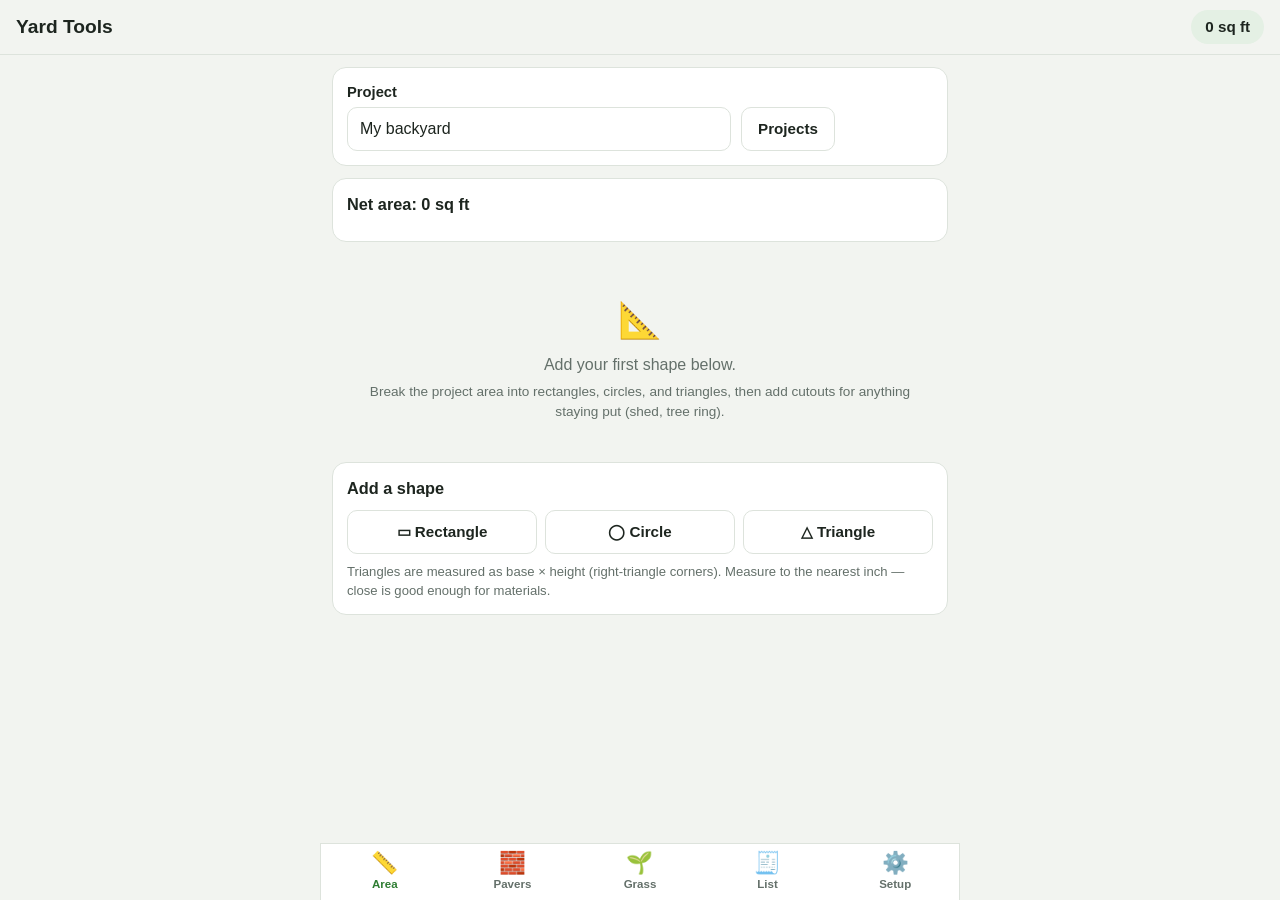
==== index.html @ fbca4437 "Yard Tools v1: paver and grass materials calculator PWA Composite-area calculator (rect/circle/trian" ====
<!DOCTYPE html>
<html lang="en">
<head>
  <meta charset="UTF-8">
  <meta name="viewport" content="width=device-width, initial-scale=1, viewport-fit=cover">
  <title>Yard Tools</title>
  <meta name="description" content="Materials calculator for DIY paver and grass projects">

  <!-- PWA -->
  <link rel="manifest" href="manifest.webmanifest">
  <meta name="theme-color" content="#2e7d32">

  <!-- iOS home-screen install -->
  <link rel="apple-touch-icon" href="icons/apple-touch-icon.png">
  <meta name="apple-mobile-web-app-capable" content="yes">
  <meta name="mobile-web-app-capable" content="yes">
  <meta name="apple-mobile-web-app-status-bar-style" content="black-translucent">
  <meta name="apple-mobile-web-app-title" content="Yard Tools">

  <link rel="stylesheet" href="css/styles.css">
</head>
<body>
  <header class="app-header">
    <h1>Yard Tools</h1>
    <div class="area-chip" id="area-chip">0 sq ft</div>
  </header>

  <div id="banner"></div>

  <main id="main">
    <section class="tab" id="tab-area"></section>
    <section class="tab" id="tab-pavers" hidden></section>
    <section class="tab" id="tab-grass" hidden></section>
    <section class="tab" id="tab-list" hidden></section>
    <section class="tab" id="tab-settings" hidden></section>
  </main>

  <nav class="tabbar" id="tabbar">
    <button data-tab="area" class="active"><span class="ticon">&#128207;</span>Area</button>
    <button data-tab="pavers"><span class="ticon">&#129521;</span>Pavers</button>
    <button data-tab="grass"><span class="ticon">&#127793;</span>Grass</button>
    <button data-tab="list"><span class="ticon">&#129534;</span>List</button>
    <button data-tab="settings"><span class="ticon">&#9881;&#65039;</span>Setup</button>
  </nav>

  <script type="module" src="js/app.js"></script>
</body>
</html>
---- css/styles.css ----
/* Yard Tools — mobile-first, light/dark via prefers-color-scheme */

:root {
  --bg: #f2f4f0;
  --card: #ffffff;
  --text: #1d251f;
  --muted: #64706a;
  --border: #dde3dc;
  --accent: #2e7d32;
  --accent-text: #ffffff;
  --accent-soft: #e4f0e4;
  --danger: #c0392b;
  --warn-bg: #fdf3d7;
  --warn-text: #7a5b00;
  --chip-bg: #e4f0e4;
  --input-bg: #ffffff;
}

@media (prefers-color-scheme: dark) {
  :root {
    --bg: #121513;
    --card: #1c211d;
    --text: #e7ebe7;
    --muted: #9aa69d;
    --border: #2d352e;
    --accent: #6abf6e;
    --accent-text: #0c130d;
    --accent-soft: #24342554;
    --danger: #e57368;
    --warn-bg: #3a3315;
    --warn-text: #ecd486;
    --chip-bg: #243425;
    --input-bg: #161a17;
  }
}

* { box-sizing: border-box; }

html { height: 100%; }

body {
  margin: 0;
  min-height: 100%;
  background: var(--bg);
  color: var(--text);
  font-family: -apple-system, BlinkMacSystemFont, "Segoe UI", Roboto, sans-serif;
  font-size: 16px;
  line-height: 1.45;
  -webkit-text-size-adjust: 100%;
}

/* ---------- header ---------- */
.app-header {
  position: sticky;
  top: 0;
  z-index: 20;
  display: flex;
  align-items: center;
  justify-content: space-between;
  gap: 12px;
  padding: calc(10px + env(safe-area-inset-top)) 16px 10px;
  background: var(--bg);
  border-bottom: 1px solid var(--border);
}

.app-header h1 {
  margin: 0;
  font-size: 1.2rem;
  font-weight: 700;
}

.area-chip {
  background: var(--chip-bg);
  color: var(--text);
  border-radius: 999px;
  padding: 6px 14px;
  font-weight: 600;
  font-size: 0.95rem;
  white-space: nowrap;
}

/* ---------- layout ---------- */
main {
  padding: 12px 12px calc(84px + env(safe-area-inset-bottom));
  max-width: 640px;
  margin: 0 auto;
}

.card {
  background: var(--card);
  border: 1px solid var(--border);
  border-radius: 14px;
  padding: 14px;
  margin-bottom: 12px;
}

.card h2 {
  margin: 0 0 10px;
  font-size: 1.02rem;
}

.card h3 {
  margin: 14px 0 6px;
  font-size: 0.92rem;
  color: var(--muted);
  text-transform: uppercase;
  letter-spacing: 0.04em;
}

.muted { color: var(--muted); font-size: 0.9rem; }
.small { font-size: 0.85rem; }

/* ---------- banners & warnings ---------- */
#banner:empty { display: none; }

.warn {
  background: var(--warn-bg);
  color: var(--warn-text);
  border-radius: 10px;
  padding: 10px 14px;
  margin: 10px 12px;
  font-size: 0.92rem;
}

/* ---------- forms ---------- */
.field { margin-bottom: 12px; }

.field > label {
  display: block;
  font-weight: 600;
  font-size: 0.92rem;
  margin-bottom: 4px;
}

.hint { color: var(--muted); font-size: 0.82rem; margin-top: 3px; }

input[type="text"],
input[type="number"],
select {
  width: 100%;
  min-height: 44px;
  padding: 8px 12px;
  font-size: 16px; /* prevents iOS zoom-on-focus */
  color: var(--text);
  background: var(--input-bg);
  border: 1px solid var(--border);
  border-radius: 10px;
  appearance: none;
  -webkit-appearance: none;
}

select {
  background-image: url("data:image/svg+xml;charset=utf-8,%3Csvg xmlns='http://www.w3.org/2000/svg' width='12' height='8'%3E%3Cpath d='M1 1l5 5 5-5' fill='none' stroke='%23888' stroke-width='2'/%3E%3C/svg%3E");
  background-repeat: no-repeat;
  background-position: right 12px center;
  padding-right: 32px;
}

input:focus, select:focus {
  outline: 2px solid var(--accent);
  outline-offset: 0;
  border-color: var(--accent);
}

.row { display: flex; gap: 10px; }
.row > * { flex: 1; min-width: 0; }

/* ft + in paired inputs */
.dim-field .pair { display: flex; gap: 8px; }
.dim-field .pair > span { flex: 1; position: relative; }
.dim-field .pair input { padding-right: 34px; }
.dim-field .pair .unit {
  position: absolute;
  right: 10px;
  top: 50%;
  transform: translateY(-50%);
  color: var(--muted);
  font-size: 0.85rem;
  pointer-events: none;
}

/* ---------- buttons ---------- */
button {
  font: inherit;
  color: inherit;
  background: none;
  border: none;
  cursor: pointer;
  -webkit-tap-highlight-color: transparent;
}

.btn {
  display: inline-flex;
  align-items: center;
  justify-content: center;
  gap: 6px;
  min-height: 44px;
  padding: 8px 16px;
  border-radius: 10px;
  border: 1px solid var(--border);
  background: var(--card);
  font-weight: 600;
  font-size: 0.95rem;
}

.btn.primary {
  background: var(--accent);
  border-color: var(--accent);
  color: var(--accent-text);
}

.btn.danger { color: var(--danger); }

.btn-row { display: flex; gap: 8px; flex-wrap: wrap; }
.btn-row .btn { flex: 1; }

.btn.wide { width: 100%; }

/* ---------- segmented control ---------- */
.seg {
  display: flex;
  background: var(--bg);
  border: 1px solid var(--border);
  border-radius: 10px;
  padding: 3px;
  gap: 3px;
}

.seg button {
  flex: 1;
  min-height: 38px;
  border-radius: 8px;
  font-weight: 600;
  font-size: 0.92rem;
  color: var(--muted);
}

.seg button.active {
  background: var(--accent);
  color: var(--accent-text);
}

/* ---------- toggle switch ---------- */
.switch-row {
  display: flex;
  align-items: center;
  justify-content: space-between;
  gap: 10px;
  min-height: 44px;
}

.switch-row .lab { font-weight: 600; }

.switch {
  position: relative;
  width: 52px;
  height: 32px;
  flex: none;
}

.switch input { position: absolute; opacity: 0; width: 100%; height: 100%; margin: 0; cursor: pointer; }

.switch .knob {
  position: absolute;
  inset: 0;
  background: var(--border);
  border-radius: 999px;
  transition: background 0.15s;
  pointer-events: none;
}

.switch .knob::after {
  content: "";
  position: absolute;
  top: 3px; left: 3px;
  width: 26px; height: 26px;
  border-radius: 50%;
  background: var(--card);
  box-shadow: 0 1px 3px rgba(0,0,0,0.3);
  transition: transform 0.15s;
}

.switch input:checked + .knob { background: var(--accent); }
.switch input:checked + .knob::after { transform: translateX(20px); }

/* ---------- shape cards ---------- */
.shape-card { position: relative; }

.shape-head {
  display: flex;
  align-items: center;
  justify-content: space-between;
  margin-bottom: 8px;
}

.shape-kind { font-weight: 700; }

.shape-del {
  color: var(--danger);
  font-size: 0.9rem;
  font-weight: 600;
  min-height: 44px;
  padding: 0 8px;
}

.shape-area {
  margin-top: 4px;
  font-weight: 600;
}

.shape-area.cutout { color: var(--danger); }

/* ---------- materials list ---------- */
.mat-line {
  display: grid;
  grid-template-columns: auto 1fr auto;
  gap: 4px 12px;
  padding: 12px 0;
  border-bottom: 1px solid var(--border);
}

.mat-line:last-child { border-bottom: none; }

.mat-qty {
  font-size: 1.15rem;
  font-weight: 800;
  white-space: nowrap;
  color: var(--accent);
}

.mat-qty .unit { font-size: 0.8rem; font-weight: 600; color: var(--muted); display: block; }

.mat-label { font-weight: 600; }

.mat-price { font-weight: 700; white-space: nowrap; text-align: right; }

.mat-detail {
  grid-column: 2 / 4;
  color: var(--muted);
  font-size: 0.84rem;
}

.mat-links {
  grid-column: 2 / 4;
  display: flex;
  gap: 6px;
  align-items: center;
  margin-top: 4px;
  flex-wrap: wrap;
}

.pill {
  display: inline-flex;
  align-items: center;
  min-height: 30px;
  padding: 2px 12px;
  border-radius: 999px;
  border: 1px solid var(--border);
  background: var(--bg);
  font-size: 0.8rem;
  font-weight: 600;
  color: var(--text);
  text-decoration: none;
}

.unit-price { color: var(--muted); font-size: 0.8rem; }

.grand-total {
  display: flex;
  justify-content: space-between;
  font-size: 1.15rem;
  font-weight: 800;
  padding-top: 10px;
}

/* tools checklist */
.tool-row {
  display: flex;
  align-items: center;
  gap: 10px;
  min-height: 44px;
}

.tool-row input[type="checkbox"] {
  width: 22px; height: 22px;
  accent-color: var(--accent);
  flex: none;
}

.tool-row.checked span { text-decoration: line-through; color: var(--muted); }

/* empty state */
.empty {
  text-align: center;
  padding: 40px 16px;
  color: var(--muted);
}
.empty .big { font-size: 2.2rem; margin-bottom: 8px; }

/* ---------- settings ---------- */
.price-row {
  display: flex;
  align-items: center;
  gap: 10px;
  padding: 6px 0;
}
.price-row label { flex: 1; font-size: 0.9rem; }
.price-row input { width: 100px; flex: none; text-align: right; }

/* ---------- projects panel ---------- */
.proj-row {
  display: flex;
  align-items: center;
  gap: 8px;
  padding: 8px 0;
  border-bottom: 1px solid var(--border);
}
.proj-row:last-child { border-bottom: none; }
.proj-row .name { flex: 1; font-weight: 600; min-height: 44px; display: flex; flex-direction: column; justify-content: center; }
.proj-row .date { font-weight: 400; color: var(--muted); font-size: 0.8rem; }

/* ---------- tab bar ---------- */
.tabbar {
  position: fixed;
  bottom: 0; left: 0; right: 0;
  z-index: 30;
  display: flex;
  background: var(--card);
  border-top: 1px solid var(--border);
  padding-bottom: env(safe-area-inset-bottom);
}

.tabbar button {
  flex: 1;
  display: flex;
  flex-direction: column;
  align-items: center;
  gap: 2px;
  padding: 8px 0 6px;
  font-size: 0.72rem;
  font-weight: 600;
  color: var(--muted);
  min-height: 56px;
}

.tabbar button.active { color: var(--accent); }

.tabbar .ticon { font-size: 1.35rem; line-height: 1; }

@media (min-width: 640px) {
  .tabbar { max-width: 640px; margin: 0 auto; border-left: 1px solid var(--border); border-right: 1px solid var(--border); }
}
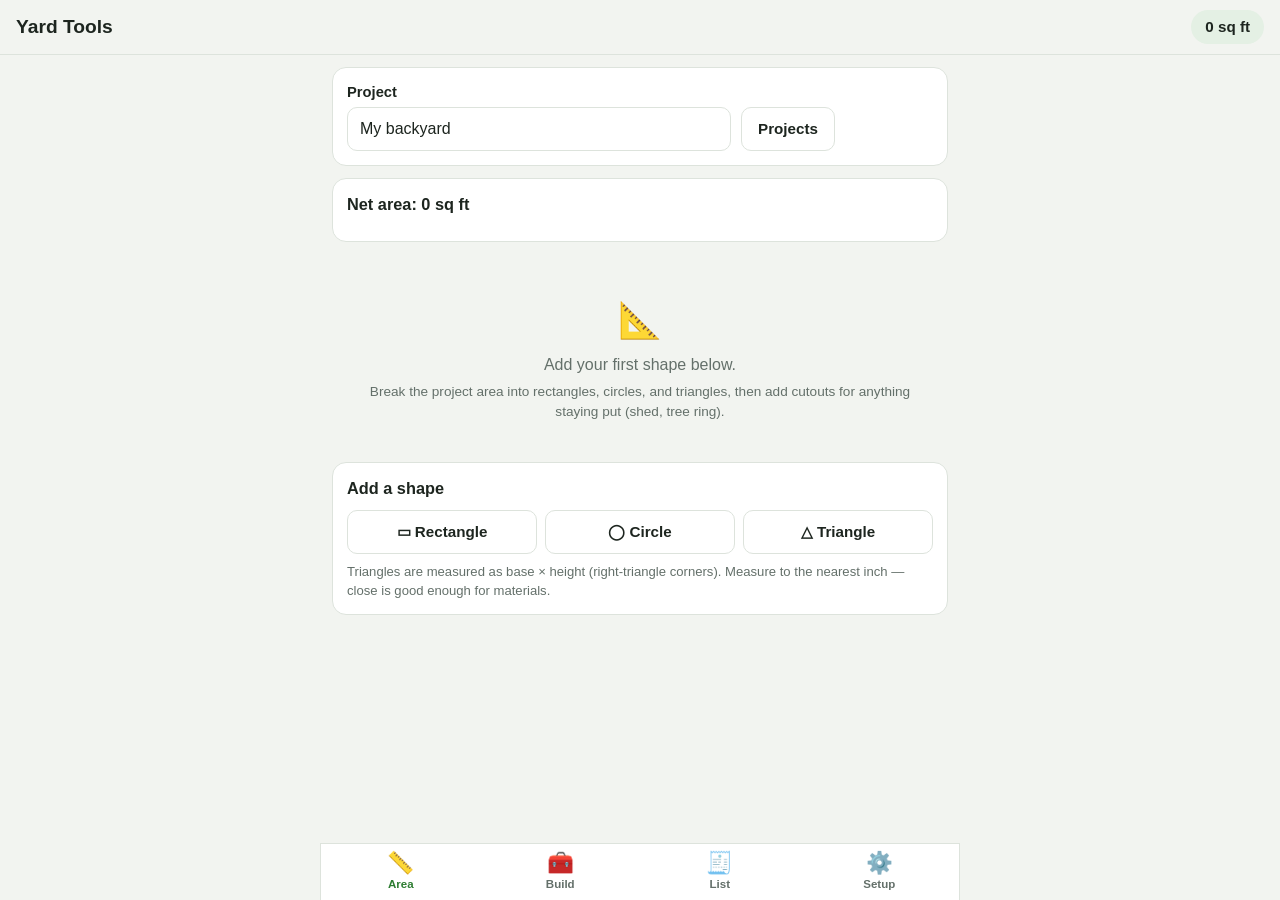
==== commit aefa0650: "v1.1: six new calculators + Build tab Adds mulch, gravel/rock, concrete slab, fence, tree & bush spa" ====
--- a/index.html
+++ b/index.html
@@ -29,16 +29,14 @@
 
   <main id="main">
     <section class="tab" id="tab-area"></section>
-    <section class="tab" id="tab-pavers" hidden></section>
-    <section class="tab" id="tab-grass" hidden></section>
+    <section class="tab" id="tab-build" hidden></section>
     <section class="tab" id="tab-list" hidden></section>
     <section class="tab" id="tab-settings" hidden></section>
   </main>
 
   <nav class="tabbar" id="tabbar">
     <button data-tab="area" class="active"><span class="ticon">&#128207;</span>Area</button>
-    <button data-tab="pavers"><span class="ticon">&#129521;</span>Pavers</button>
-    <button data-tab="grass"><span class="ticon">&#127793;</span>Grass</button>
+    <button data-tab="build"><span class="ticon">&#129520;</span>Build</button>
     <button data-tab="list"><span class="ticon">&#129534;</span>List</button>
     <button data-tab="settings"><span class="ticon">&#9881;&#65039;</span>Setup</button>
   </nav>
--- a/css/styles.css
+++ b/css/styles.css
@@ -389,6 +389,15 @@
 
 .tool-row.checked span { text-decoration: line-through; color: var(--muted); }
 
+/* Build tab: option cards for an enabled calculator sit slightly inset
+   under its toggle card */
+.calc-section {
+  margin: -6px 0 12px;
+  padding-left: 10px;
+  border-left: 3px solid var(--accent);
+}
+.calc-section .card { margin-bottom: 10px; }
+
 /* empty state */
 .empty {
   text-align: center;
